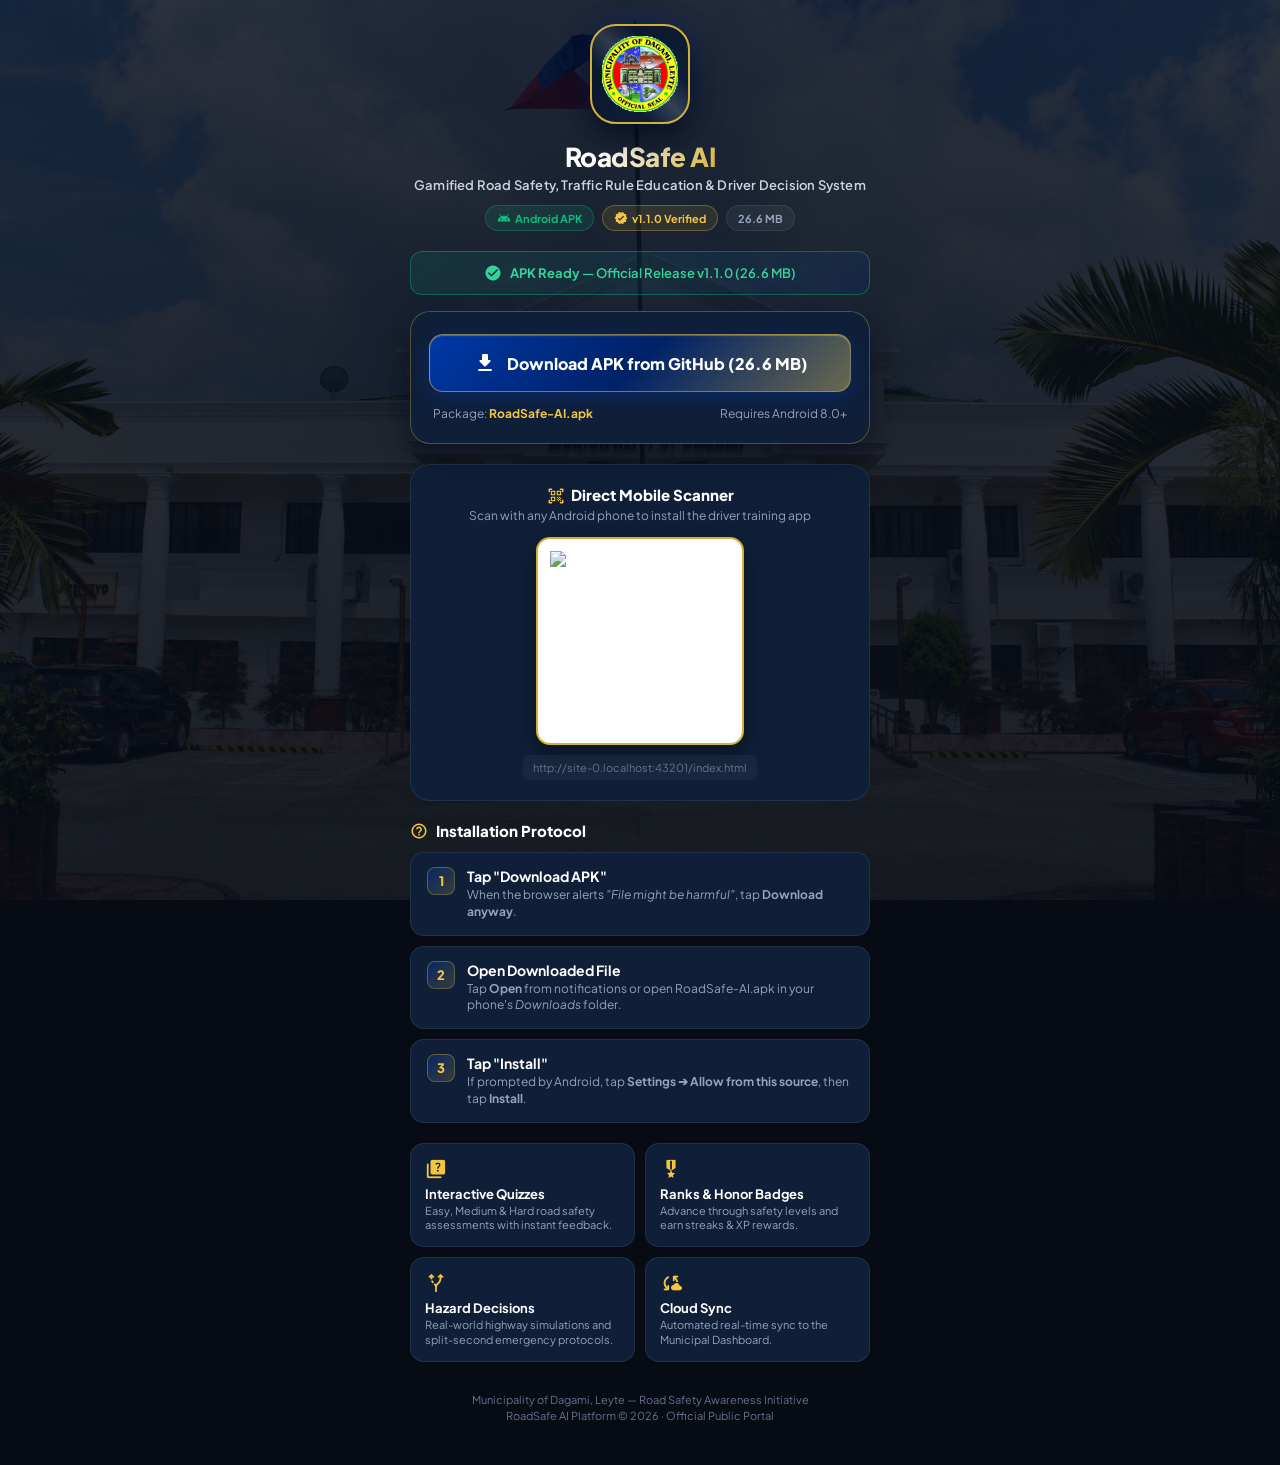
==== index.html @ 15a0bdb7 "Update background image from background-dagami to new DAGAMI BG image" ====
<!DOCTYPE html>
<html lang="en">
<head>
    <meta charset="UTF-8">
    <meta name="viewport" content="width=device-width, initial-scale=1.0, maximum-scale=1.0, user-scalable=no">
    <title>RoadSafe AI — Official Driver Training APK</title>
    <meta name="description" content="Download and install the official RoadSafe AI Driver Training Application for Android.">

    <!-- Google Fonts & Material Icons -->
    <link rel="preconnect" href="https://fonts.googleapis.com">
    <link rel="preconnect" href="https://fonts.gstatic.com" crossorigin>
    <link href="https://fonts.googleapis.com/css2?family=Plus+Jakarta+Sans:wght@400;500;600;700;800;900&display=swap" rel="stylesheet">
    <link href="https://fonts.googleapis.com/icon?family=Material+Icons+Round" rel="stylesheet">

    <style>
        :root {
            --safety-blue: #0038A8;
            --safety-blue-dark: #002266;
            --safety-blue-glow: rgba(0, 56, 168, 0.4);
            --badge-gold: #D4AF37;
            --badge-gold-bright: #F5C542;
            --badge-gold-glow: rgba(212, 175, 55, 0.35);
            --traffic-red: #CE1126;
            --safety-emerald: #10B981;
            
            --bg-midnight: #060B14;
            --bg-card: #0F1F38;
            --bg-card-subtle: #14284B;
            --border-brass: rgba(212, 175, 55, 0.35);
            --border-subtle: rgba(255, 255, 255, 0.08);
            
            --text-primary: #FFFFFF;
            --text-secondary: #94A3B8;
            --text-muted: #64748B;
        }

        * {
            box-sizing: border-box;
            margin: 0;
            padding: 0;
            font-family: 'Plus Jakarta Sans', -apple-system, BlinkMacSystemFont, sans-serif;
            -webkit-tap-highlight-color: transparent;
        }

        body {
            background-color: var(--bg-midnight);
            color: var(--text-primary);
            min-height: 100vh;
            display: flex;
            flex-direction: column;
            align-items: center;
            padding: 24px 16px 40px;
            overflow-x: hidden;
            background-image: 
                linear-gradient(180deg, rgba(6, 11, 20, 0.82) 0%, rgba(6, 11, 20, 0.92) 100%),
                radial-gradient(ellipse at 50% 0%, rgba(0, 56, 168, 0.35) 0%, transparent 70%),
                url('DAGAMI BG.png');
            background-size: cover;
            background-position: center top;
            background-repeat: no-repeat;
            background-attachment: fixed;
        }

        .container {
            width: 100%;
            max-width: 460px;
            display: flex;
            flex-direction: column;
            align-items: center;
            text-align: center;
        }

        /* Official Heraldic Top Header */
        .official-badge-header {
            display: inline-flex;
            align-items: center;
            gap: 6px;
            background: linear-gradient(135deg, rgba(212, 175, 55, 0.15), rgba(0, 56, 168, 0.25));
            border: 1px solid var(--border-brass);
            color: var(--badge-gold-bright);
            font-size: 11px;
            font-weight: 800;
            letter-spacing: 1px;
            text-transform: uppercase;
            padding: 6px 14px;
            border-radius: 20px;
            margin-bottom: 16px;
            box-shadow: 0 0 16px var(--badge-gold-glow);
        }

        .official-badge-header .material-icons-round {
            font-size: 14px;
            color: var(--badge-gold-bright);
        }

        /* App Hero */
        .app-hero {
            display: flex;
            flex-direction: column;
            align-items: center;
            margin-bottom: 20px;
        }

        .app-icon-wrapper {
            width: 100px;
            height: 100px;
            background: linear-gradient(135deg, #0A162B, #0F1F38);
            border: 2px solid var(--badge-gold);
            border-radius: 26px;
            display: flex;
            align-items: center;
            justify-content: center;
            box-shadow: 0 12px 30px rgba(0, 0, 0, 0.6), 0 0 24px var(--safety-blue-glow);
            margin-bottom: 16px;
            position: relative;
            overflow: hidden;
        }

        .app-icon-wrapper::after {
            content: '';
            position: absolute;
            top: -50%;
            left: -50%;
            width: 200%;
            height: 200%;
            background: linear-gradient(45deg, transparent 40%, rgba(255, 255, 255, 0.15) 50%, transparent 60%);
            animation: shieldShine 4s infinite linear;
        }

        @keyframes shieldShine {
            0% { transform: translateX(-100%) translateY(-100%); }
            100% { transform: translateX(100%) translateY(100%); }
        }

        .app-icon-wrapper img {
            width: 76px;
            height: 76px;
            object-fit: contain;
            z-index: 1;
        }

        .app-title {
            font-size: 26px;
            font-weight: 900;
            letter-spacing: -0.5px;
            background: linear-gradient(135deg, #FFFFFF 30%, #D4AF37 100%);
            -webkit-background-clip: text;
            background-clip: text;
            -webkit-text-fill-color: transparent;
            margin-bottom: 4px;
        }

        .app-subtitle {
            font-size: 13px;
            color: #CBD5E1;
            font-weight: 600;
            letter-spacing: 0.2px;
        }

        .app-badge-row {
            display: flex;
            gap: 8px;
            margin-top: 12px;
            flex-wrap: wrap;
            justify-content: center;
        }

        .tag-badge {
            background: rgba(255, 255, 255, 0.05);
            border: 1px solid var(--border-subtle);
            color: var(--text-secondary);
            font-size: 11px;
            font-weight: 700;
            padding: 5px 11px;
            border-radius: 20px;
            display: inline-flex;
            align-items: center;
            gap: 4px;
        }

        .tag-badge.official {
            color: var(--badge-gold-bright);
            background: rgba(212, 175, 55, 0.12);
            border-color: var(--border-brass);
        }

        .tag-badge.android {
            color: var(--safety-emerald);
            background: rgba(16, 185, 129, 0.12);
            border-color: rgba(16, 185, 129, 0.3);
        }

        /* Status Banner */
        .status-banner {
            width: 100%;
            padding: 12px 16px;
            border-radius: 12px;
            font-size: 13px;
            font-weight: 600;
            display: flex;
            align-items: center;
            justify-content: center;
            gap: 8px;
            margin-bottom: 16px;
            text-align: left;
        }

        .status-banner.ready {
            background: linear-gradient(135deg, rgba(16, 185, 129, 0.12), rgba(0, 56, 168, 0.15));
            border: 1px solid rgba(16, 185, 129, 0.4);
            color: #34D399;
        }

        .status-banner.error {
            background: rgba(206, 17, 38, 0.12);
            border: 1px solid rgba(206, 17, 38, 0.4);
            color: #F87171;
        }

        .status-banner .material-icons-round {
            font-size: 18px;
            flex-shrink: 0;
        }

        /* Main Download CTA Card */
        .download-card {
            width: 100%;
            background: var(--bg-card);
            border: 1px solid var(--border-brass);
            border-radius: 20px;
            padding: 22px 18px;
            box-shadow: 0 10px 30px rgba(0, 0, 0, 0.5), 0 0 20px rgba(0, 56, 168, 0.2);
            margin-bottom: 20px;
            display: flex;
            flex-direction: column;
            gap: 14px;
            position: relative;
        }

        .btn-download-apk {
            width: 100%;
            background: linear-gradient(135deg, #0038A8, #002266 50%, #D4AF37 150%);
            color: #FFFFFF;
            border: 1px solid rgba(212, 175, 55, 0.6);
            border-radius: 14px;
            padding: 16px 20px;
            font-size: 16px;
            font-weight: 800;
            display: flex;
            align-items: center;
            justify-content: center;
            gap: 10px;
            cursor: pointer;
            text-decoration: none;
            box-shadow: 0 6px 20px var(--safety-blue-glow), inset 0 1px 1px rgba(255, 255, 255, 0.3);
            transition: all 0.2s cubic-bezier(0.4, 0, 0.2, 1);
        }

        .btn-download-apk:active {
            transform: scale(0.98);
        }

        .btn-download-apk.disabled {
            background: linear-gradient(135deg, #334155, #1E293B);
            border-color: rgba(255, 255, 255, 0.1);
            box-shadow: none;
            pointer-events: none;
            opacity: 0.6;
        }

        .download-info {
            font-size: 12px;
            color: var(--text-secondary);
            display: flex;
            justify-content: space-between;
            padding: 0 4px;
        }

        .download-info strong {
            color: var(--badge-gold-bright);
        }

        /* Progress Bar */
        .download-progress {
            display: none;
            flex-direction: column;
            gap: 6px;
        }

        .download-progress.active {
            display: flex;
        }

        .progress-bar-track {
            width: 100%;
            height: 6px;
            background: rgba(255, 255, 255, 0.08);
            border-radius: 3px;
            overflow: hidden;
        }

        .progress-bar-fill {
            height: 100%;
            background: linear-gradient(90deg, var(--badge-gold), var(--safety-blue-glow), var(--safety-emerald));
            border-radius: 3px;
            width: 0%;
            transition: width 0.3s ease;
        }

        .progress-text {
            font-size: 11px;
            color: var(--text-secondary);
            text-align: center;
        }

        /* QR Code Share Card */
        .qr-section {
            width: 100%;
            background: var(--bg-card);
            border: 1px solid var(--border-subtle);
            border-radius: 20px;
            padding: 20px;
            margin-bottom: 20px;
            display: flex;
            flex-direction: column;
            align-items: center;
        }

        .qr-section h3 {
            font-size: 15px;
            font-weight: 800;
            color: #FFFFFF;
            margin-bottom: 2px;
        }

        .qr-section p {
            font-size: 12px;
            color: var(--text-secondary);
            margin-bottom: 14px;
        }

        .qr-box {
            background: #FFFFFF;
            padding: 12px;
            border-radius: 14px;
            border: 2px solid var(--badge-gold);
            display: flex;
            align-items: center;
            justify-content: center;
            box-shadow: 0 8px 20px rgba(0, 0, 0, 0.4);
        }

        .qr-box img {
            width: 180px;
            height: 180px;
            display: block;
        }

        .qr-url-display {
            margin-top: 10px;
            font-size: 11px;
            color: var(--text-muted);
            word-break: break-all;
            background: rgba(255, 255, 255, 0.04);
            padding: 6px 10px;
            border-radius: 6px;
            max-width: 100%;
        }

        /* 3-Step Install Guide */
        .guide-section {
            width: 100%;
            text-align: left;
            margin-bottom: 20px;
        }

        .guide-title {
            font-size: 15px;
            font-weight: 800;
            margin-bottom: 12px;
            display: flex;
            align-items: center;
            gap: 8px;
            color: #FFFFFF;
        }

        .guide-title .material-icons-round {
            color: var(--badge-gold-bright);
            font-size: 18px;
        }

        .step-list {
            display: flex;
            flex-direction: column;
            gap: 10px;
        }

        .step-item {
            background: var(--bg-card);
            border: 1px solid var(--border-subtle);
            border-radius: 14px;
            padding: 14px 16px;
            display: flex;
            align-items: flex-start;
            gap: 12px;
        }

        .step-num {
            width: 28px;
            height: 28px;
            background: linear-gradient(135deg, rgba(0, 56, 168, 0.4), rgba(212, 175, 55, 0.2));
            color: var(--badge-gold-bright);
            border: 1px solid var(--border-brass);
            border-radius: 8px;
            display: flex;
            align-items: center;
            justify-content: center;
            font-size: 13px;
            font-weight: 800;
            flex-shrink: 0;
        }

        .step-text h4 {
            font-size: 14px;
            font-weight: 700;
            color: #FFFFFF;
            margin-bottom: 2px;
        }

        .step-text p {
            font-size: 12px;
            color: var(--text-secondary);
            line-height: 1.4;
        }

        /* Features Grid */
        .features-grid {
            width: 100%;
            display: grid;
            grid-template-columns: 1fr 1fr;
            gap: 10px;
            margin-bottom: 20px;
        }

        .feature-card {
            background: var(--bg-card);
            border: 1px solid var(--border-subtle);
            border-radius: 14px;
            padding: 14px;
            text-align: left;
        }

        .feature-card .material-icons-round {
            font-size: 22px;
            color: var(--badge-gold-bright);
            margin-bottom: 6px;
        }

        .feature-card h5 {
            font-size: 13px;
            font-weight: 700;
            color: #FFFFFF;
            margin-bottom: 2px;
        }

        .feature-card p {
            font-size: 11px;
            color: var(--text-secondary);
            line-height: 1.3;
        }

        /* Footer */
        .footer {
            font-size: 11px;
            color: var(--text-muted);
            margin-top: 10px;
            line-height: 1.5;
        }

        @keyframes pulse-glow {
            0%, 100% { box-shadow: 0 6px 20px var(--safety-blue-glow); }
            50% { box-shadow: 0 6px 30px rgba(0, 56, 168, 0.7), 0 0 25px var(--badge-gold-glow); }
        }

        .btn-download-apk:not(.disabled) {
            animation: pulse-glow 2.5s infinite;
        }
    </style>
</head>
<body>

    <div class="container">

        <!-- App Header Hero -->
        <div class="app-hero">
            <div class="app-icon-wrapper">
                <img src="logo.png" alt="RoadSafe AI Logo" onerror="this.src='https://cdn-icons-png.flaticon.com/512/2991/2991148.png'">
            </div>
            <h1 class="app-title">RoadSafe AI</h1>
            <p class="app-subtitle">Gamified Road Safety, Traffic Rule Education &amp; Driver Decision System</p>
            <div class="app-badge-row">
                <span class="tag-badge android">
                    <span class="material-icons-round" style="font-size:14px;">android</span>
                    Android APK
                </span>
                <span class="tag-badge official">
                    <span class="material-icons-round" style="font-size:14px;">verified</span>
                    v1.1.0 Verified
                </span>
                <span class="tag-badge">26.6 MB</span>
            </div>
        </div>

        <!-- Connection Status Banner -->
        <div class="status-banner ready" id="status-banner">
            <span class="material-icons-round">check_circle</span>
            <span id="status-text"><strong>APK Ready</strong> — Official Release v1.1.0 (26.6 MB)</span>
        </div>

        <!-- Direct Download Button Card -->
        <div class="download-card">
            <a href="https://github.com/jiemmm03/Gamified-Road-Safety-Awareness/releases/download/v1.0.0/RoadSafe-AI.apk" class="btn-download-apk" id="btn-download-apk" download="RoadSafe-AI.apk">
                <span class="material-icons-round">file_download</span>
                <span id="btn-download-text">Download APK (26.6 MB)</span>
            </a>

            <!-- Progress indicator -->
            <div class="download-progress" id="download-progress">
                <div class="progress-bar-track">
                    <div class="progress-bar-fill" id="progress-fill"></div>
                </div>
                <div class="progress-text" id="progress-text">Preparing download...</div>
            </div>

            <div class="download-info">
                <span>Package: <strong id="apk-filename">RoadSafe-AI.apk</strong></span>
                <span>Requires Android 8.0+</span>
            </div>
        </div>

        <!-- Live QR Code Card (Scan with phone) -->
        <div class="qr-section" id="qr-section">
            <div style="display:flex;align-items:center;gap:6px;margin-bottom:2px;">
                <span class="material-icons-round" style="color:var(--badge-gold-bright);font-size:18px;">qr_code_scanner</span>
                <h3>Direct Mobile Scanner</h3>
            </div>
            <p>Scan with any Android phone to install the driver training app</p>
            <div class="qr-box">
                <img id="qr-img" src="" alt="Download QR Code">
            </div>
            <div class="qr-url-display" id="qr-url-display"></div>
        </div>

        <!-- 3-Step Simple Install Guide -->
        <div class="guide-section">
            <div class="guide-title">
                <span class="material-icons-round">help_outline</span>
                <span>Installation Protocol</span>
            </div>
            <div class="step-list">
                <div class="step-item">
                    <div class="step-num">1</div>
                    <div class="step-text">
                        <h4>Tap "Download APK"</h4>
                        <p>When the browser alerts <em>"File might be harmful"</em>, tap <strong>Download anyway</strong>.</p>
                    </div>
                </div>
                <div class="step-item">
                    <div class="step-num">2</div>
                    <div class="step-text">
                        <h4>Open Downloaded File</h4>
                        <p>Tap <strong>Open</strong> from notifications or open <code>RoadSafe-AI.apk</code> in your phone's <em>Downloads</em> folder.</p>
                    </div>
                </div>
                <div class="step-item">
                    <div class="step-num">3</div>
                    <div class="step-text">
                        <h4>Tap "Install"</h4>
                        <p>If prompted by Android, tap <strong>Settings ➔ Allow from this source</strong>, then tap <strong>Install</strong>.</p>
                    </div>
                </div>
            </div>
        </div>

        <!-- Features Grid -->
        <div class="features-grid">
            <div class="feature-card">
                <span class="material-icons-round">quiz</span>
                <h5>Interactive Quizzes</h5>
                <p>Easy, Medium &amp; Hard road safety assessments with instant feedback.</p>
            </div>
            <div class="feature-card">
                <span class="material-icons-round">military_tech</span>
                <h5>Ranks &amp; Honor Badges</h5>
                <p>Advance through safety levels and earn streaks &amp; XP rewards.</p>
            </div>
            <div class="feature-card">
                <span class="material-icons-round">alt_route</span>
                <h5>Hazard Decisions</h5>
                <p>Real-world highway simulations and split-second emergency protocols.</p>
            </div>
            <div class="feature-card">
                <span class="material-icons-round">cloud_sync</span>
                <h5>Cloud Sync</h5>
                <p>Automated real-time sync to the Municipal Dashboard.</p>
            </div>
        </div>

        <div class="footer">
            Municipality of Dagami, Leyte — Road Safety Awareness Initiative<br>
            RoadSafe AI Platform &copy; 2026 · Official Public Portal
        </div>

    </div>

    <script>
        const GITHUB_RELEASE_APK = 'https://github.com/jiemmm03/Gamified-Road-Safety-Awareness/releases/download/v1.0.0/RoadSafe-AI.apk';

        // ─── Determine download URL ───
        const baseUrl = window.location.origin + window.location.pathname.replace(/\/[^\/]*$/, '');
        const apkUrl = baseUrl + '/app-debug.apk';
        const downloadPageUrl = window.location.href;

        const downloadBtn = document.getElementById('btn-download-apk');
        const downloadBtnText = document.getElementById('btn-download-text');
        const statusBanner = document.getElementById('status-banner');
        const statusText = document.getElementById('status-text');
        const qrImg = document.getElementById('qr-img');
        const qrUrlDisplay = document.getElementById('qr-url-display');
        const progressDiv = document.getElementById('download-progress');
        const progressFill = document.getElementById('progress-fill');
        const progressText = document.getElementById('progress-text');

        // ─── Generate QR code pointing to THIS download page ───
        if (qrImg) {
            qrImg.src = 'https://api.qrserver.com/v1/create-qr-code/?size=220x220&data=' + encodeURIComponent(downloadPageUrl);
        }
        if (qrUrlDisplay) {
            qrUrlDisplay.textContent = downloadPageUrl;
        }

        // ─── Check APK availability ───
        function checkApkAvailability() {
            fetch(apkUrl, { method: 'HEAD' })
                .then(response => {
                    if (response.ok) {
                        const size = response.headers.get('Content-Length');
                        const sizeMB = size ? (parseInt(size) / (1024 * 1024)).toFixed(1) : '26.6';

                        statusBanner.className = 'status-banner ready';
                        statusText.innerHTML = `<strong>APK Ready</strong> — ${sizeMB} MB available (Local Server &amp; GitHub Release)`;

                        downloadBtn.href = apkUrl;
                        downloadBtn.classList.remove('disabled');
                        downloadBtnText.textContent = `Download APK (${sizeMB} MB)`;
                    } else {
                        useGitHubFallback();
                    }
                })
                .catch(() => {
                    useGitHubFallback();
                });
        }

        function useGitHubFallback() {
            statusBanner.className = 'status-banner ready';
            statusText.innerHTML = '<strong>APK Ready</strong> — Official Release v1.1.0 (26.6 MB)';
            downloadBtn.href = GITHUB_RELEASE_APK;
            downloadBtn.classList.remove('disabled');
            downloadBtnText.textContent = 'Download APK from GitHub (26.6 MB)';
        }

        // ─── Download click handler with progress feedback ───
        if (downloadBtn) {
            downloadBtn.addEventListener('click', function(e) {
                if (this.classList.contains('disabled')) {
                    e.preventDefault();
                    return;
                }

                // Show progress feedback
                progressDiv.classList.add('active');
                progressText.textContent = 'Initiating APK download...';

                let progress = 0;
                const progressInterval = setInterval(() => {
                    progress += Math.random() * 15;
                    if (progress > 95) progress = 95;
                    progressFill.style.width = progress + '%';
                    progressText.textContent = `Downloading package... ${Math.round(progress)}%`;
                }, 300);

                setTimeout(() => {
                    clearInterval(progressInterval);
                    progressFill.style.width = '100%';
                    progressText.textContent = '✅ Download complete! Open the APK from Downloads.';

                    setTimeout(() => {
                        progressDiv.classList.remove('active');
                        progressFill.style.width = '0%';
                    }, 5000);
                }, 4000);
            });
        }

        // Run check on load
        checkApkAvailability();
    </script>
</body>
</html>
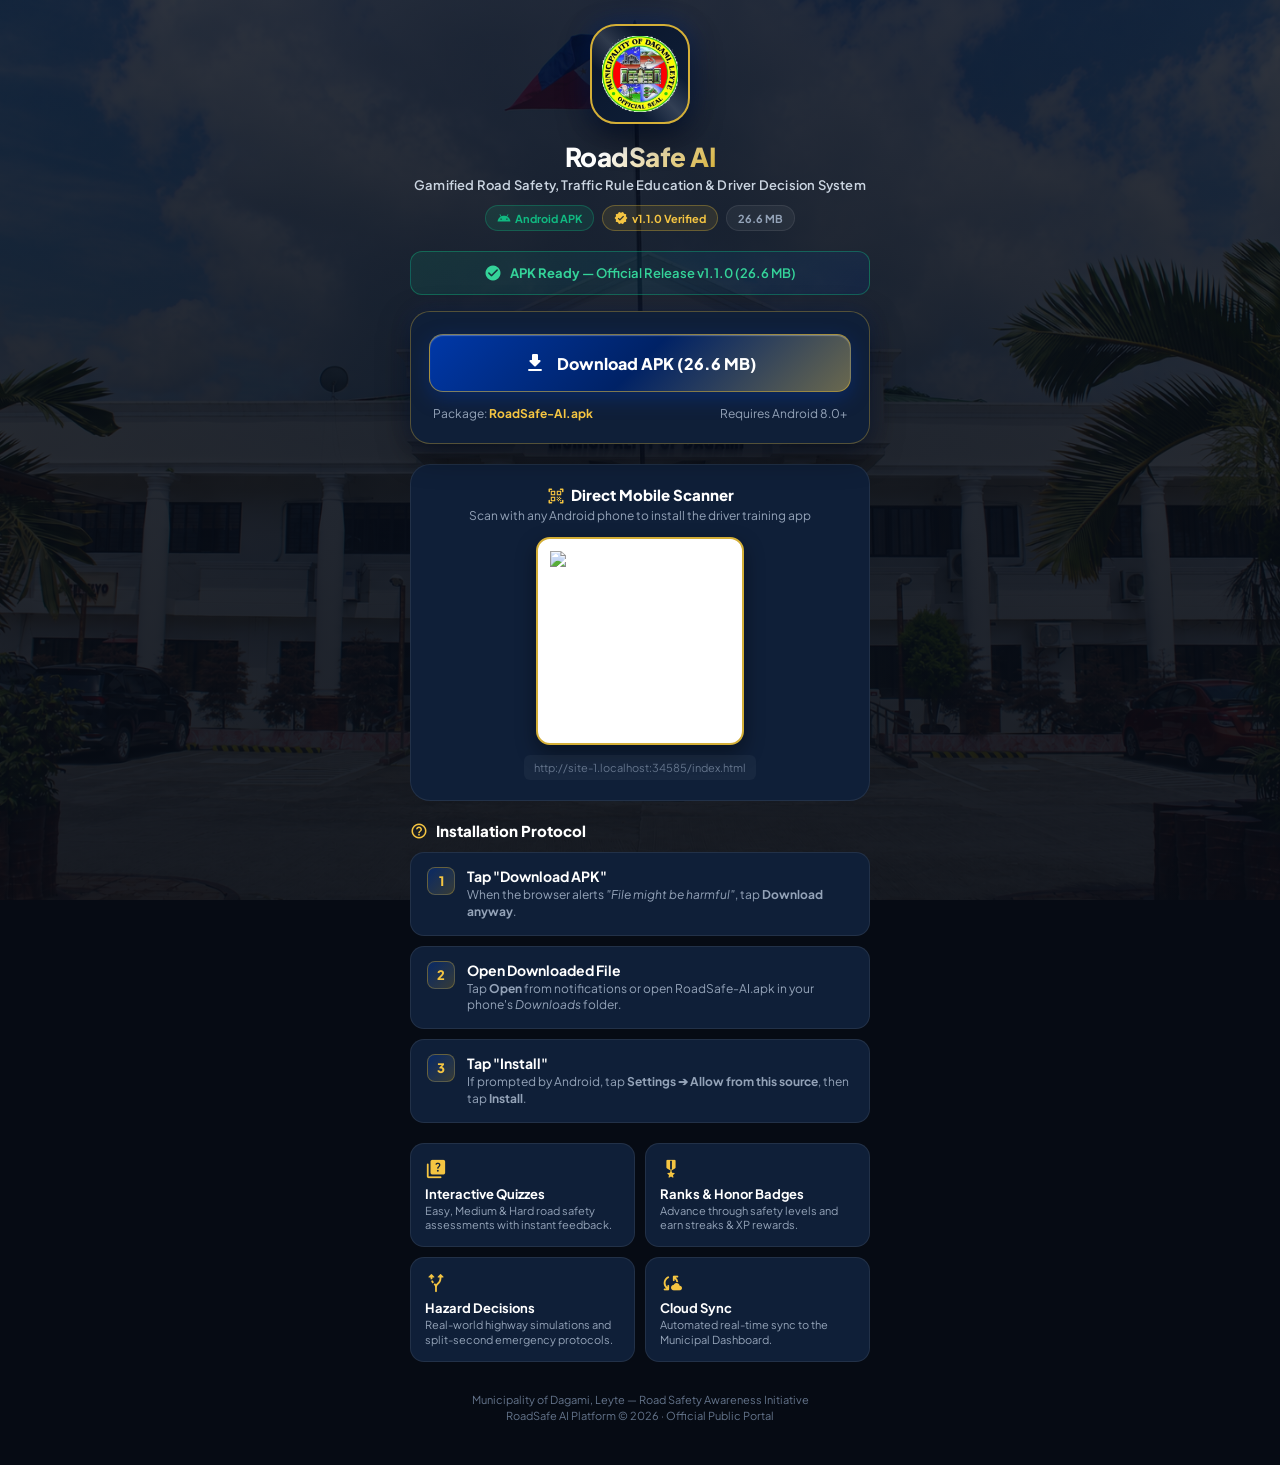
==== commit b18d437f: "Remove 'from GitHub' label from APK download button" ====
--- a/index.html
+++ b/index.html
@@ -667,7 +667,7 @@
             statusText.innerHTML = '<strong>APK Ready</strong> — Official Release v1.1.0 (26.6 MB)';
             downloadBtn.href = GITHUB_RELEASE_APK;
             downloadBtn.classList.remove('disabled');
-            downloadBtnText.textContent = 'Download APK from GitHub (26.6 MB)';
+            downloadBtnText.textContent = 'Download APK (26.6 MB)';
         }
 
         // ─── Download click handler with progress feedback ───
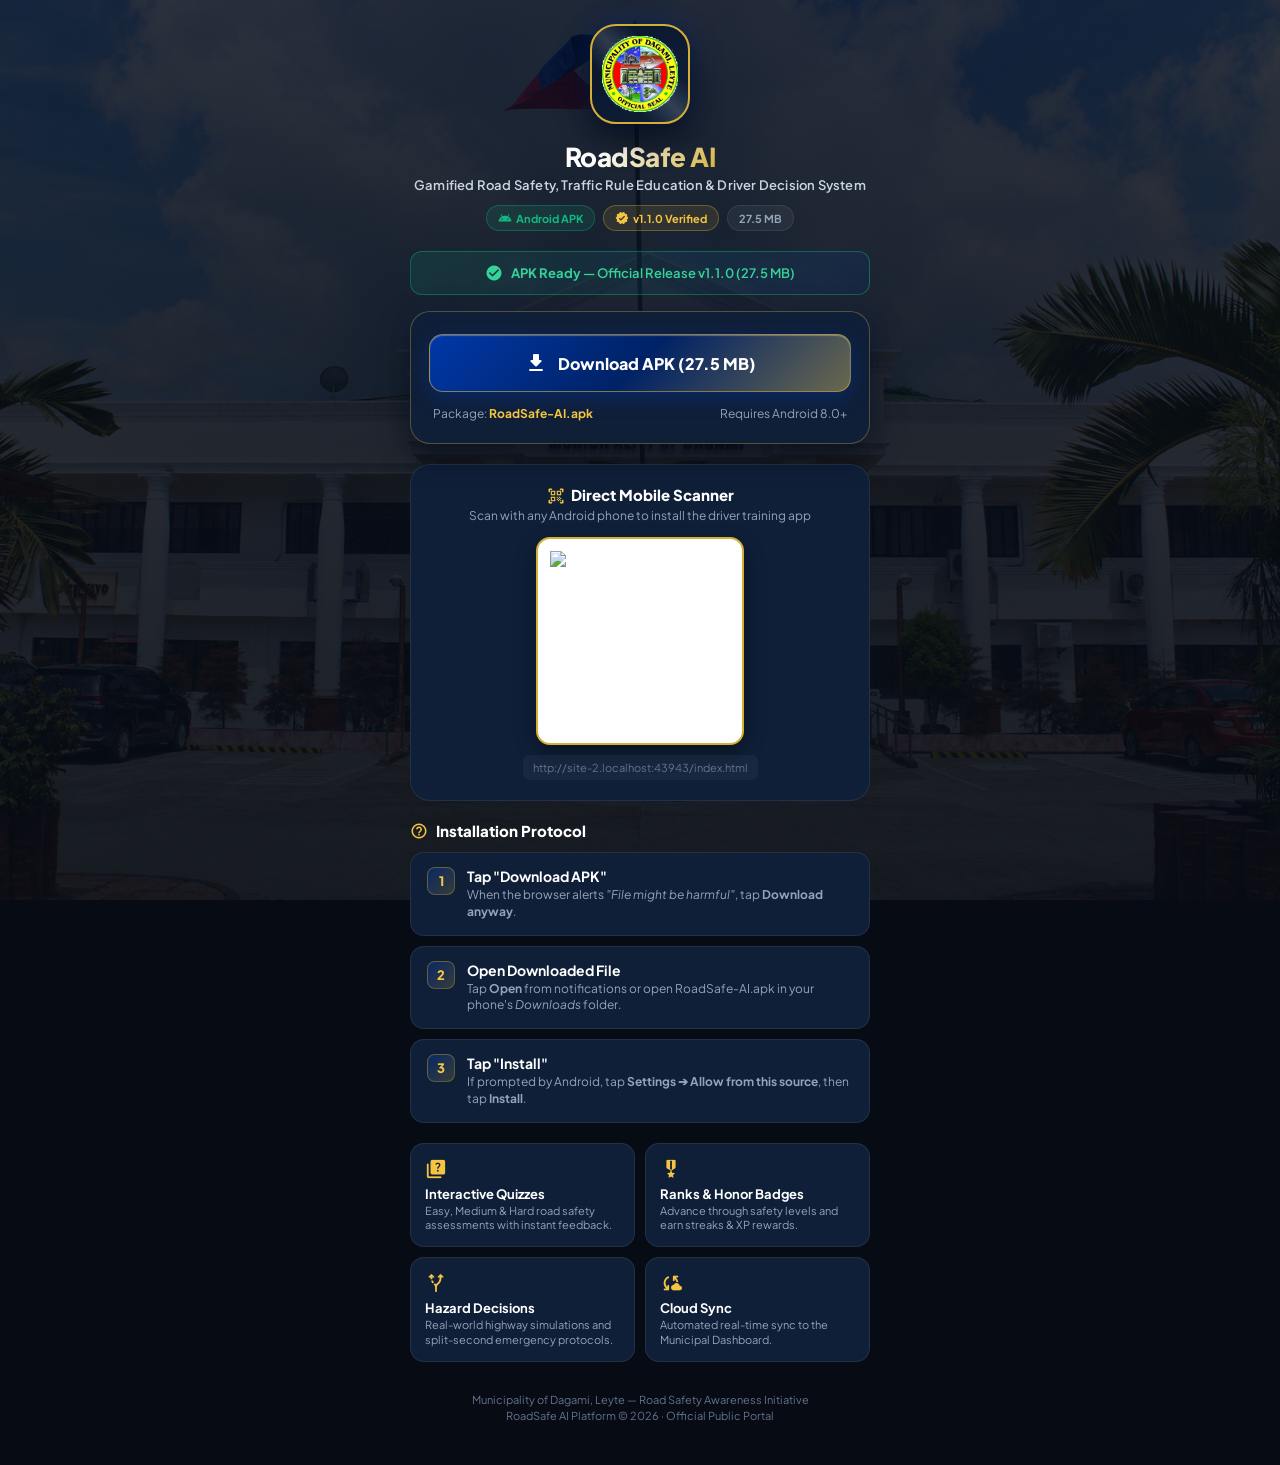
==== commit b1b8e5d8: "Deploy freshly compiled Android APK (v1.1) with updated Firestore sync and quiz accuracy" ====
--- a/index.html
+++ b/index.html
@@ -507,21 +507,21 @@
                     <span class="material-icons-round" style="font-size:14px;">verified</span>
                     v1.1.0 Verified
                 </span>
-                <span class="tag-badge">26.6 MB</span>
+                <span class="tag-badge">27.5 MB</span>
             </div>
         </div>
 
         <!-- Connection Status Banner -->
         <div class="status-banner ready" id="status-banner">
             <span class="material-icons-round">check_circle</span>
-            <span id="status-text"><strong>APK Ready</strong> — Official Release v1.1.0 (26.6 MB)</span>
+            <span id="status-text"><strong>APK Ready</strong> — Official Release v1.1.0 (27.5 MB)</span>
         </div>
 
         <!-- Direct Download Button Card -->
         <div class="download-card">
             <a href="https://github.com/jiemmm03/Gamified-Road-Safety-Awareness/releases/download/v1.0.0/RoadSafe-AI.apk" class="btn-download-apk" id="btn-download-apk" download="RoadSafe-AI.apk">
                 <span class="material-icons-round">file_download</span>
-                <span id="btn-download-text">Download APK (26.6 MB)</span>
+                <span id="btn-download-text">Download APK (27.5 MB)</span>
             </a>
 
             <!-- Progress indicator -->
@@ -664,10 +664,10 @@
 
         function useGitHubFallback() {
             statusBanner.className = 'status-banner ready';
-            statusText.innerHTML = '<strong>APK Ready</strong> — Official Release v1.1.0 (26.6 MB)';
+            statusText.innerHTML = '<strong>APK Ready</strong> — Official Release v1.1.0 (27.5 MB)';
             downloadBtn.href = GITHUB_RELEASE_APK;
             downloadBtn.classList.remove('disabled');
-            downloadBtnText.textContent = 'Download APK (26.6 MB)';
+            downloadBtnText.textContent = 'Download APK (27.5 MB)';
         }
 
         // ─── Download click handler with progress feedback ───
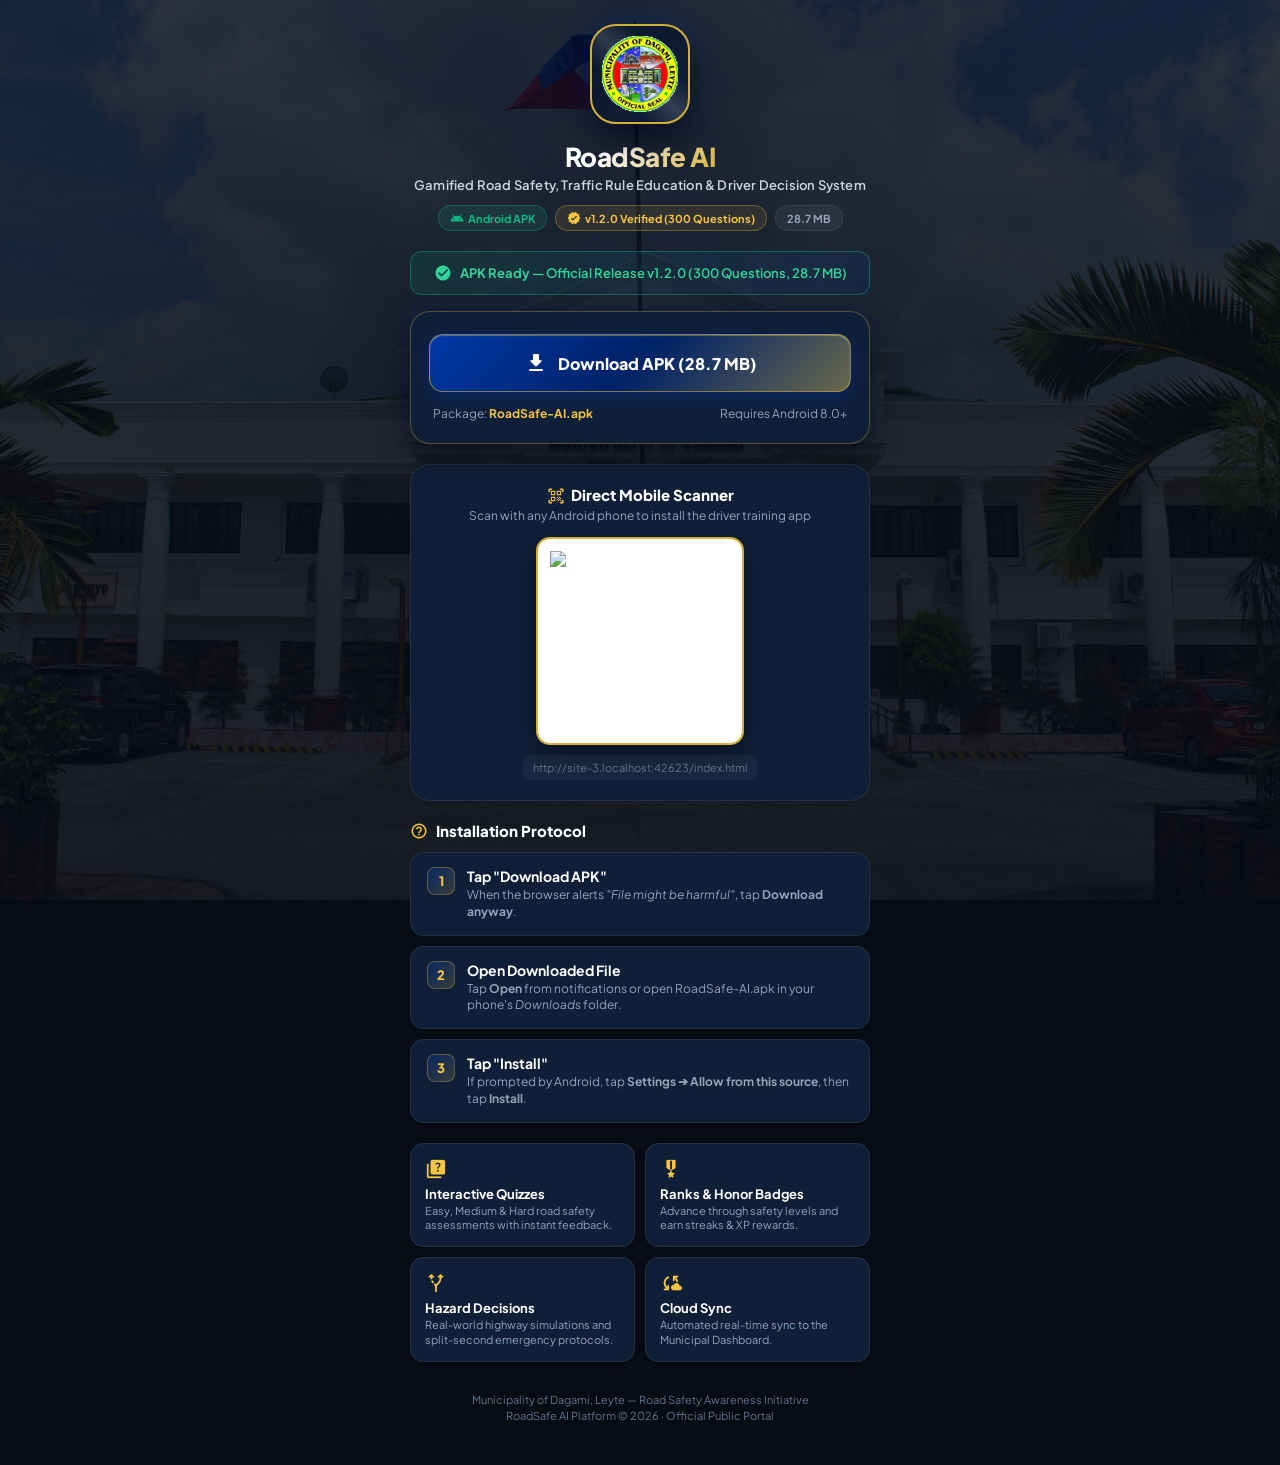
==== commit 99ec96f7: "fix(web): update APK download file size badge and banner from 27.5 MB to actual 28.7 MB" ====
--- a/index.html
+++ b/index.html
@@ -505,23 +505,23 @@
                 </span>
                 <span class="tag-badge official">
                     <span class="material-icons-round" style="font-size:14px;">verified</span>
-                    v1.1.0 Verified
+                    v1.2.0 Verified (300 Questions)
                 </span>
-                <span class="tag-badge">27.5 MB</span>
+                <span class="tag-badge">28.7 MB</span>
             </div>
         </div>
 
         <!-- Connection Status Banner -->
         <div class="status-banner ready" id="status-banner">
             <span class="material-icons-round">check_circle</span>
-            <span id="status-text"><strong>APK Ready</strong> — Official Release v1.1.0 (27.5 MB)</span>
+            <span id="status-text"><strong>APK Ready</strong> — Official Release v1.2.0 with 300 Questions (28.7 MB)</span>
         </div>
 
         <!-- Direct Download Button Card -->
         <div class="download-card">
-            <a href="https://github.com/jiemmm03/Gamified-Road-Safety-Awareness/releases/download/v1.0.0/RoadSafe-AI.apk" class="btn-download-apk" id="btn-download-apk" download="RoadSafe-AI.apk">
+            <a href="https://github.com/jiemmm03/Gamified-Road-Safety-Awareness/raw/main/admin-web/RoadSafe-AI.apk" class="btn-download-apk" id="btn-download-apk" download="RoadSafe-AI.apk">
                 <span class="material-icons-round">file_download</span>
-                <span id="btn-download-text">Download APK (27.5 MB)</span>
+                <span id="btn-download-text">Download APK (28.7 MB)</span>
             </a>
 
             <!-- Progress indicator -->
@@ -664,10 +664,10 @@
 
         function useGitHubFallback() {
             statusBanner.className = 'status-banner ready';
-            statusText.innerHTML = '<strong>APK Ready</strong> — Official Release v1.1.0 (27.5 MB)';
+            statusText.innerHTML = '<strong>APK Ready</strong> — Official Release v1.2.0 (300 Questions, 28.7 MB)';
             downloadBtn.href = GITHUB_RELEASE_APK;
             downloadBtn.classList.remove('disabled');
-            downloadBtnText.textContent = 'Download APK (27.5 MB)';
+            downloadBtnText.textContent = 'Download APK (28.7 MB)';
         }
 
         // ─── Download click handler with progress feedback ───
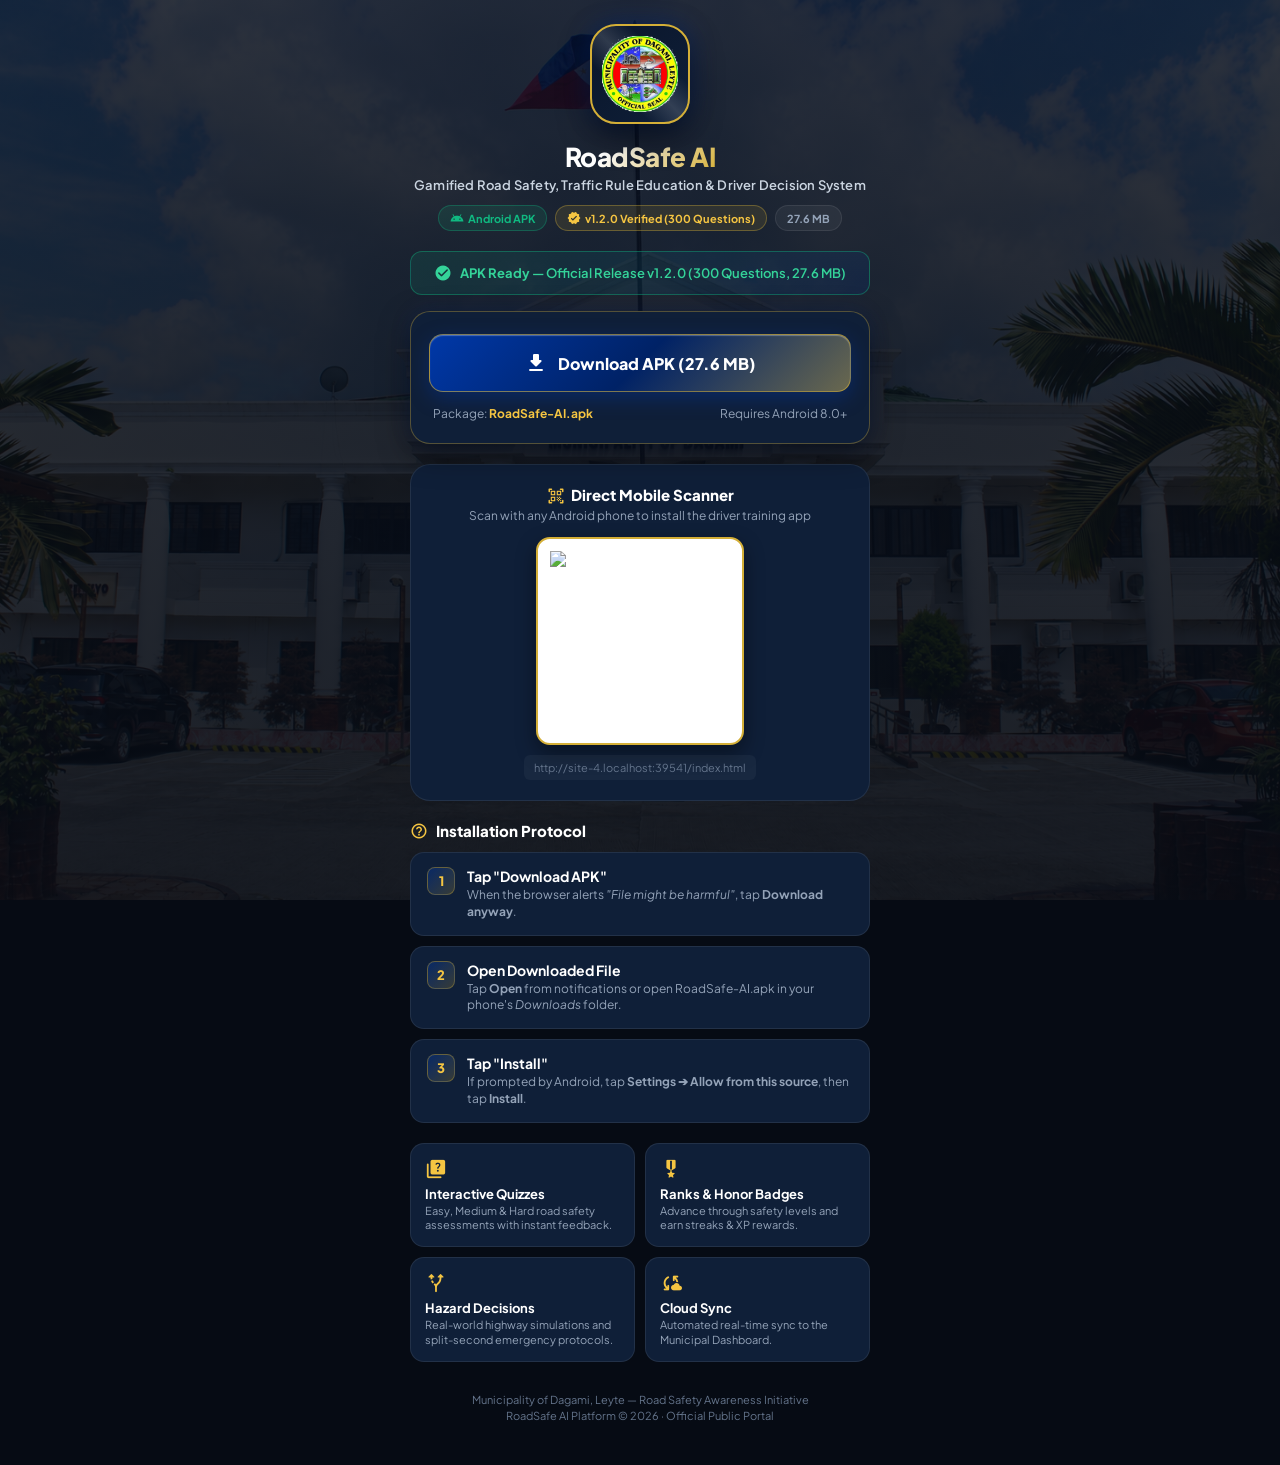
==== commit 72248591: "Eliminate duplicate UI elements, redundant back buttons, and repeated headers across mobile app" ====
--- a/index.html
+++ b/index.html
@@ -507,21 +507,21 @@
                     <span class="material-icons-round" style="font-size:14px;">verified</span>
                     v1.2.0 Verified (300 Questions)
                 </span>
-                <span class="tag-badge">28.7 MB</span>
+                <span class="tag-badge">27.6 MB</span>
             </div>
         </div>
 
         <!-- Connection Status Banner -->
         <div class="status-banner ready" id="status-banner">
             <span class="material-icons-round">check_circle</span>
-            <span id="status-text"><strong>APK Ready</strong> — Official Release v1.2.0 with 300 Questions (28.7 MB)</span>
+            <span id="status-text"><strong>APK Ready</strong> — Official Release v1.2.0 with 300 Questions (27.6 MB)</span>
         </div>
 
         <!-- Direct Download Button Card -->
         <div class="download-card">
             <a href="https://github.com/jiemmm03/Gamified-Road-Safety-Awareness/raw/main/admin-web/RoadSafe-AI.apk" class="btn-download-apk" id="btn-download-apk" download="RoadSafe-AI.apk">
                 <span class="material-icons-round">file_download</span>
-                <span id="btn-download-text">Download APK (28.7 MB)</span>
+                <span id="btn-download-text">Download APK (27.6 MB)</span>
             </a>
 
             <!-- Progress indicator -->
@@ -664,10 +664,10 @@
 
         function useGitHubFallback() {
             statusBanner.className = 'status-banner ready';
-            statusText.innerHTML = '<strong>APK Ready</strong> — Official Release v1.2.0 (300 Questions, 28.7 MB)';
+            statusText.innerHTML = '<strong>APK Ready</strong> — Official Release v1.2.0 (300 Questions, 27.6 MB)';
             downloadBtn.href = GITHUB_RELEASE_APK;
             downloadBtn.classList.remove('disabled');
-            downloadBtnText.textContent = 'Download APK (28.7 MB)';
+            downloadBtnText.textContent = 'Download APK (27.6 MB)';
         }
 
         // ─── Download click handler with progress feedback ───
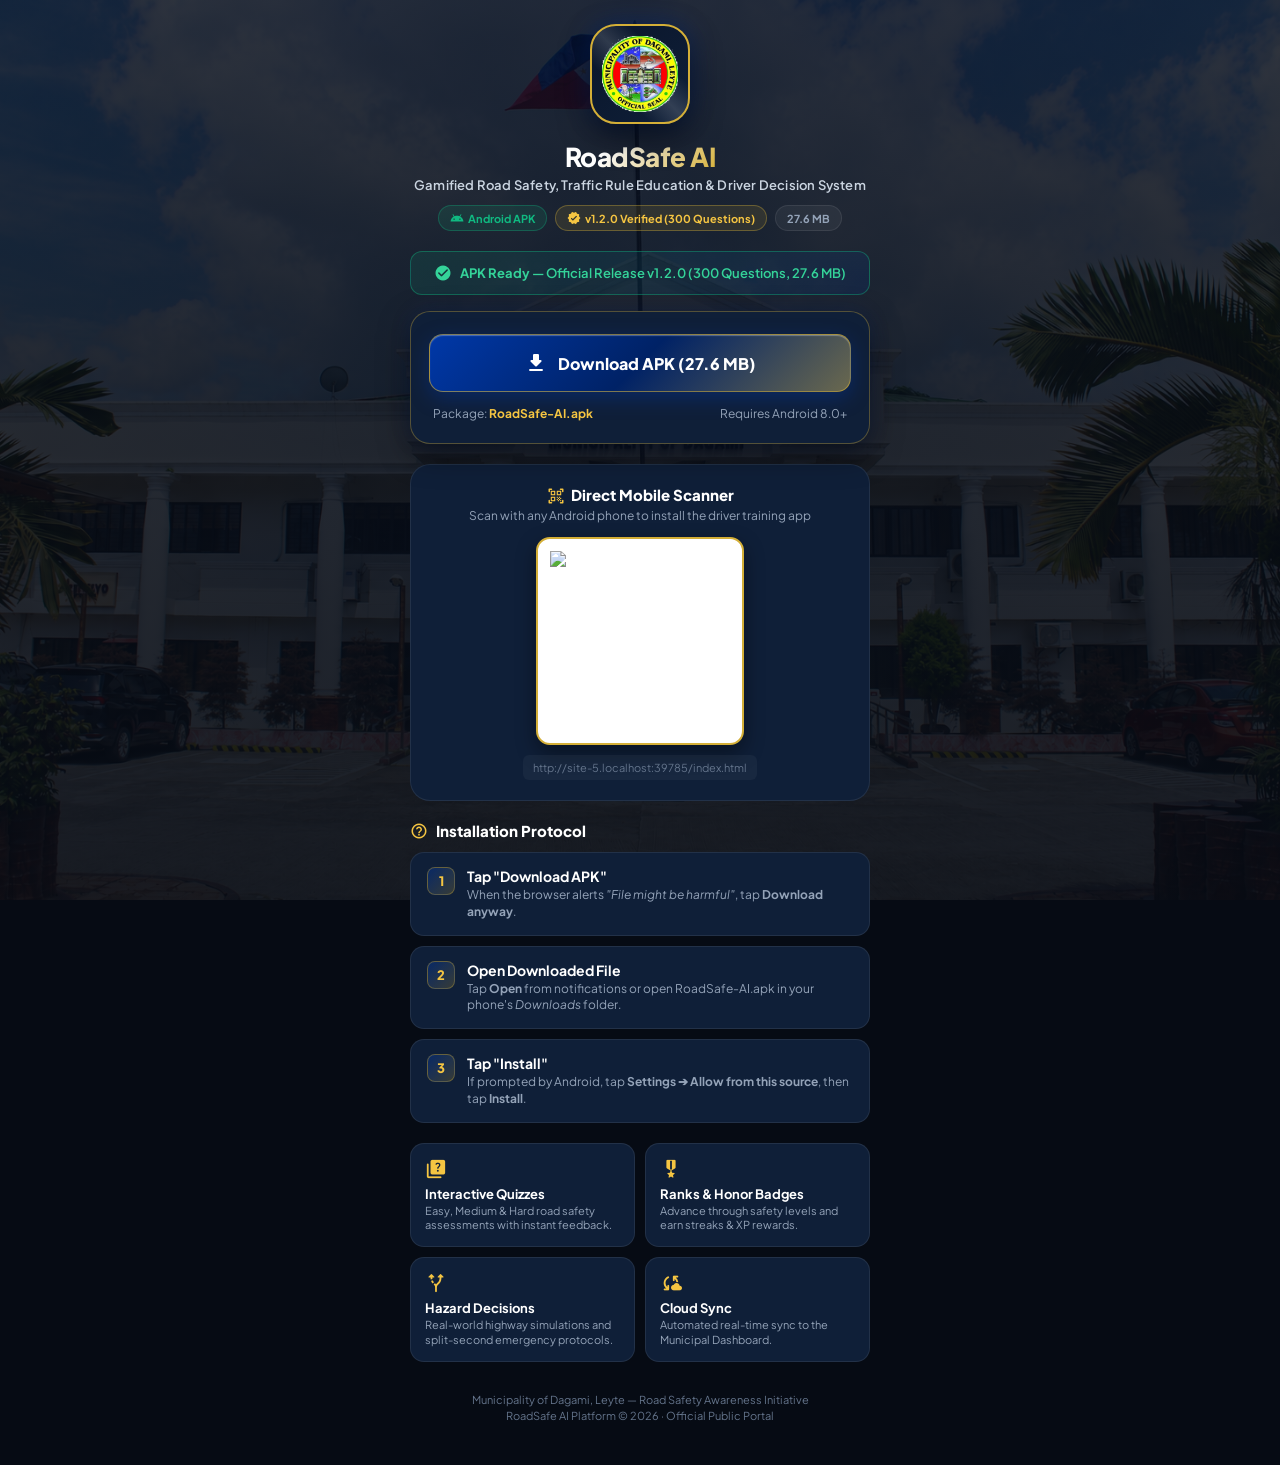
==== commit 2894ab4a: "Update production deployment configuration to roadsafedrive.com with SPA routing and UI refinements" ====
--- a/index.html
+++ b/index.html
@@ -3,8 +3,18 @@
 <head>
     <meta charset="UTF-8">
     <meta name="viewport" content="width=device-width, initial-scale=1.0, maximum-scale=1.0, user-scalable=no">
-    <title>RoadSafe AI — Official Driver Training APK</title>
-    <meta name="description" content="Download and install the official RoadSafe AI Driver Training Application for Android.">
+    <title>RoadSafeDrive | Official Driver Training Mobile Application</title>
+    <meta name="description" content="Download and install the official RoadSafeDrive Driver Training & Road Safety Application for Android.">
+    <link rel="canonical" href="https://roadsafedrive.com/">
+    <link rel="icon" type="image/png" href="logo.png">
+
+    <!-- Open Graph -->
+    <meta property="og:type" content="website">
+    <meta property="og:url" content="https://roadsafedrive.com/">
+    <meta property="og:title" content="RoadSafeDrive | Official Driver Training Mobile Application">
+    <meta property="og:description" content="Download and install the official RoadSafeDrive Driver Training Application for Android.">
+    <meta property="og:image" content="https://roadsafedrive.com/logo.png">
+    <meta property="og:site_name" content="RoadSafeDrive">
 
     <!-- Google Fonts & Material Icons -->
     <link rel="preconnect" href="https://fonts.googleapis.com">
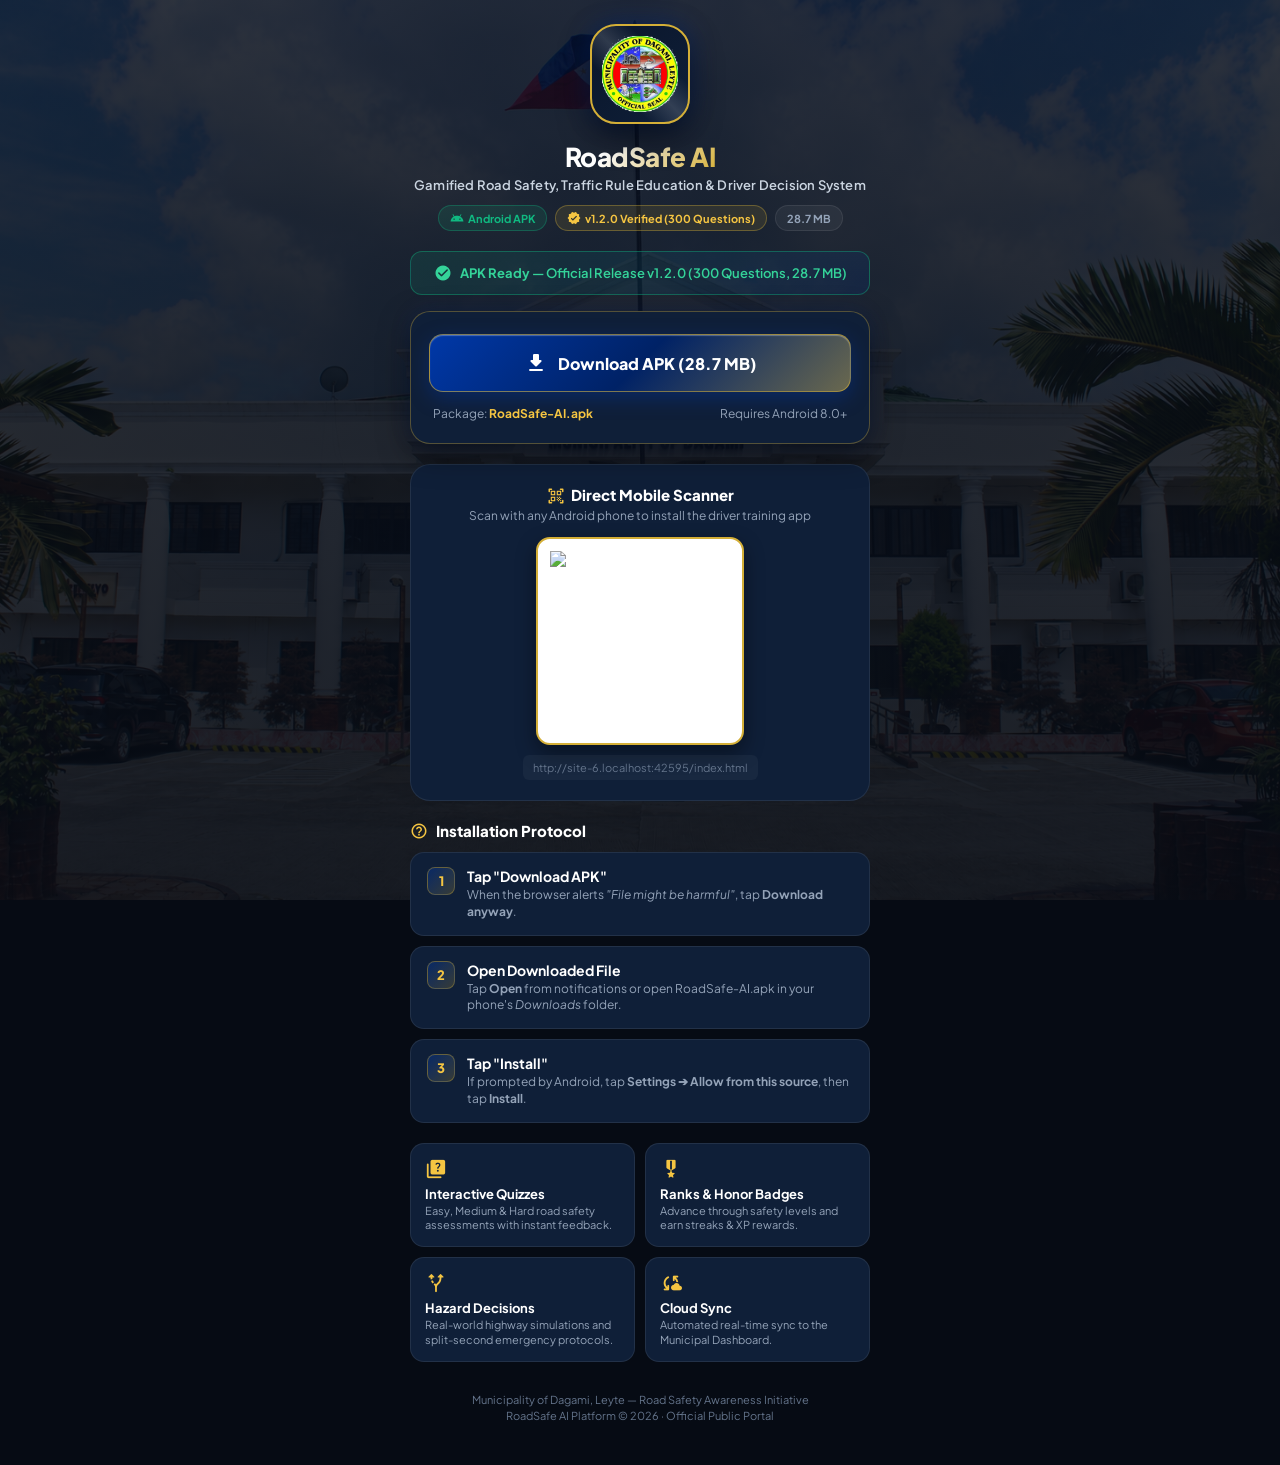
==== commit 2b038adb: "feat(web): update download portal, QR code resolution, and accurate 28.7 MB APK package" ====
--- a/index.html
+++ b/index.html
@@ -517,21 +517,21 @@
                     <span class="material-icons-round" style="font-size:14px;">verified</span>
                     v1.2.0 Verified (300 Questions)
                 </span>
-                <span class="tag-badge">27.6 MB</span>
+                <span class="tag-badge">28.7 MB</span>
             </div>
         </div>
 
         <!-- Connection Status Banner -->
         <div class="status-banner ready" id="status-banner">
             <span class="material-icons-round">check_circle</span>
-            <span id="status-text"><strong>APK Ready</strong> — Official Release v1.2.0 with 300 Questions (27.6 MB)</span>
+            <span id="status-text"><strong>APK Ready</strong> — Official Release v1.2.0 with 300 Questions (28.7 MB)</span>
         </div>
 
         <!-- Direct Download Button Card -->
         <div class="download-card">
             <a href="https://github.com/jiemmm03/Gamified-Road-Safety-Awareness/raw/main/admin-web/RoadSafe-AI.apk" class="btn-download-apk" id="btn-download-apk" download="RoadSafe-AI.apk">
                 <span class="material-icons-round">file_download</span>
-                <span id="btn-download-text">Download APK (27.6 MB)</span>
+                <span id="btn-download-text">Download APK (28.7 MB)</span>
             </a>
 
             <!-- Progress indicator -->
@@ -624,12 +624,12 @@
     </div>
 
     <script>
-        const GITHUB_RELEASE_APK = 'https://github.com/jiemmm03/Gamified-Road-Safety-Awareness/releases/download/v1.0.0/RoadSafe-AI.apk';
+        const DIRECT_APK_URL = 'https://github.com/jiemmm03/Gamified-Road-Safety-Awareness/raw/main/admin-web/RoadSafe-AI.apk';
 
         // ─── Determine download URL ───
-        const baseUrl = window.location.origin + window.location.pathname.replace(/\/[^\/]*$/, '');
-        const apkUrl = baseUrl + '/app-debug.apk';
-        const downloadPageUrl = window.location.href;
+        const downloadPageUrl = (window.location.protocol.startsWith('http') && window.location.href.length > 5)
+            ? window.location.href
+            : 'https://roadsafedrive.com/';
 
         const downloadBtn = document.getElementById('btn-download-apk');
         const downloadBtnText = document.getElementById('btn-download-text');
@@ -643,7 +643,7 @@
 
         // ─── Generate QR code pointing to THIS download page ───
         if (qrImg) {
-            qrImg.src = 'https://api.qrserver.com/v1/create-qr-code/?size=220x220&data=' + encodeURIComponent(downloadPageUrl);
+            qrImg.src = 'https://api.qrserver.com/v1/create-qr-code/?size=260x260&margin=10&data=' + encodeURIComponent(downloadPageUrl);
         }
         if (qrUrlDisplay) {
             qrUrlDisplay.textContent = downloadPageUrl;
@@ -651,33 +651,37 @@
 
         // ─── Check APK availability ───
         function checkApkAvailability() {
-            fetch(apkUrl, { method: 'HEAD' })
+            fetch('admin-web/RoadSafe-AI.apk', { method: 'HEAD' })
                 .then(response => {
                     if (response.ok) {
                         const size = response.headers.get('Content-Length');
-                        const sizeMB = size ? (parseInt(size) / (1024 * 1024)).toFixed(1) : '26.6';
-
-                        statusBanner.className = 'status-banner ready';
-                        statusText.innerHTML = `<strong>APK Ready</strong> — ${sizeMB} MB available (Local Server &amp; GitHub Release)`;
-
-                        downloadBtn.href = apkUrl;
-                        downloadBtn.classList.remove('disabled');
-                        downloadBtnText.textContent = `Download APK (${sizeMB} MB)`;
+                        const sizeMB = size ? (parseInt(size) / (1024 * 1024)).toFixed(1) : '28.7';
+
+                        if (statusBanner) statusBanner.className = 'status-banner ready';
+                        if (statusText) statusText.innerHTML = `<strong>APK Ready</strong> — Official Release v1.2.0 (${sizeMB} MB, 300 Questions)`;
+
+                        if (downloadBtn) {
+                            downloadBtn.href = 'admin-web/RoadSafe-AI.apk';
+                            downloadBtn.classList.remove('disabled');
+                        }
+                        if (downloadBtnText) downloadBtnText.textContent = `Download APK (${sizeMB} MB)`;
                     } else {
-                        useGitHubFallback();
+                        useFallback();
                     }
                 })
                 .catch(() => {
-                    useGitHubFallback();
+                    useFallback();
                 });
         }
 
-        function useGitHubFallback() {
-            statusBanner.className = 'status-banner ready';
-            statusText.innerHTML = '<strong>APK Ready</strong> — Official Release v1.2.0 (300 Questions, 27.6 MB)';
-            downloadBtn.href = GITHUB_RELEASE_APK;
-            downloadBtn.classList.remove('disabled');
-            downloadBtnText.textContent = 'Download APK (27.6 MB)';
+        function useFallback() {
+            if (statusBanner) statusBanner.className = 'status-banner ready';
+            if (statusText) statusText.innerHTML = '<strong>APK Ready</strong> — Official Release v1.2.0 (300 Questions, 28.7 MB)';
+            if (downloadBtn) {
+                downloadBtn.href = DIRECT_APK_URL;
+                downloadBtn.classList.remove('disabled');
+            }
+            if (downloadBtnText) downloadBtnText.textContent = 'Download APK (28.7 MB)';
         }
 
         // ─── Download click handler with progress feedback ───
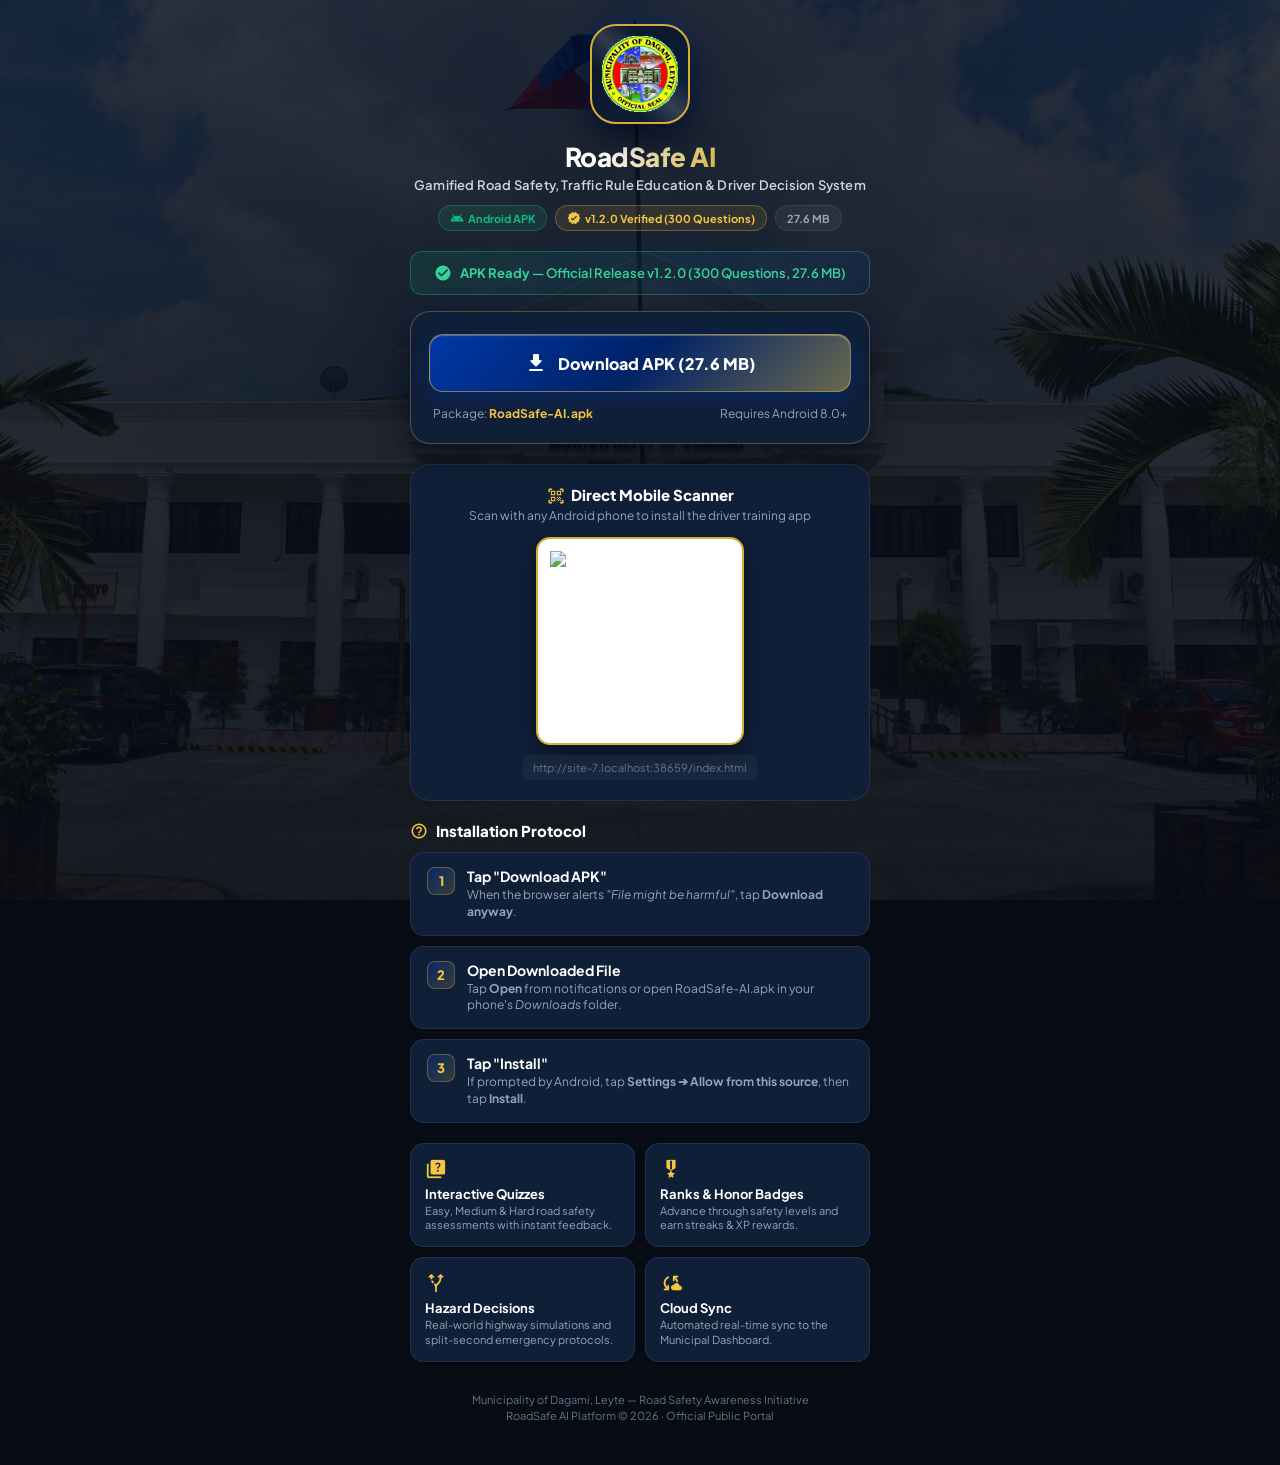
==== commit 0b3abdb4: "fix: calibrate accurate APK file size to 27.6 MB across download portal and documentation" ====
--- a/index.html
+++ b/index.html
@@ -517,21 +517,21 @@
                     <span class="material-icons-round" style="font-size:14px;">verified</span>
                     v1.2.0 Verified (300 Questions)
                 </span>
-                <span class="tag-badge">28.7 MB</span>
+                <span class="tag-badge">27.6 MB</span>
             </div>
         </div>
 
         <!-- Connection Status Banner -->
         <div class="status-banner ready" id="status-banner">
             <span class="material-icons-round">check_circle</span>
-            <span id="status-text"><strong>APK Ready</strong> — Official Release v1.2.0 with 300 Questions (28.7 MB)</span>
+            <span id="status-text"><strong>APK Ready</strong> — Official Release v1.2.0 with 300 Questions (27.6 MB)</span>
         </div>
 
         <!-- Direct Download Button Card -->
         <div class="download-card">
             <a href="https://github.com/jiemmm03/Gamified-Road-Safety-Awareness/raw/main/admin-web/RoadSafe-AI.apk" class="btn-download-apk" id="btn-download-apk" download="RoadSafe-AI.apk">
                 <span class="material-icons-round">file_download</span>
-                <span id="btn-download-text">Download APK (28.7 MB)</span>
+                <span id="btn-download-text">Download APK (27.6 MB)</span>
             </a>
 
             <!-- Progress indicator -->
@@ -655,7 +655,7 @@
                 .then(response => {
                     if (response.ok) {
                         const size = response.headers.get('Content-Length');
-                        const sizeMB = size ? (parseInt(size) / (1024 * 1024)).toFixed(1) : '28.7';
+                        const sizeMB = size ? (parseInt(size) / (1024 * 1024)).toFixed(1) : '27.6';
 
                         if (statusBanner) statusBanner.className = 'status-banner ready';
                         if (statusText) statusText.innerHTML = `<strong>APK Ready</strong> — Official Release v1.2.0 (${sizeMB} MB, 300 Questions)`;
@@ -676,12 +676,12 @@
 
         function useFallback() {
             if (statusBanner) statusBanner.className = 'status-banner ready';
-            if (statusText) statusText.innerHTML = '<strong>APK Ready</strong> — Official Release v1.2.0 (300 Questions, 28.7 MB)';
+            if (statusText) statusText.innerHTML = '<strong>APK Ready</strong> — Official Release v1.2.0 (300 Questions, 27.6 MB)';
             if (downloadBtn) {
                 downloadBtn.href = DIRECT_APK_URL;
                 downloadBtn.classList.remove('disabled');
             }
-            if (downloadBtnText) downloadBtnText.textContent = 'Download APK (28.7 MB)';
+            if (downloadBtnText) downloadBtnText.textContent = 'Download APK (27.6 MB)';
         }
 
         // ─── Download click handler with progress feedback ───
